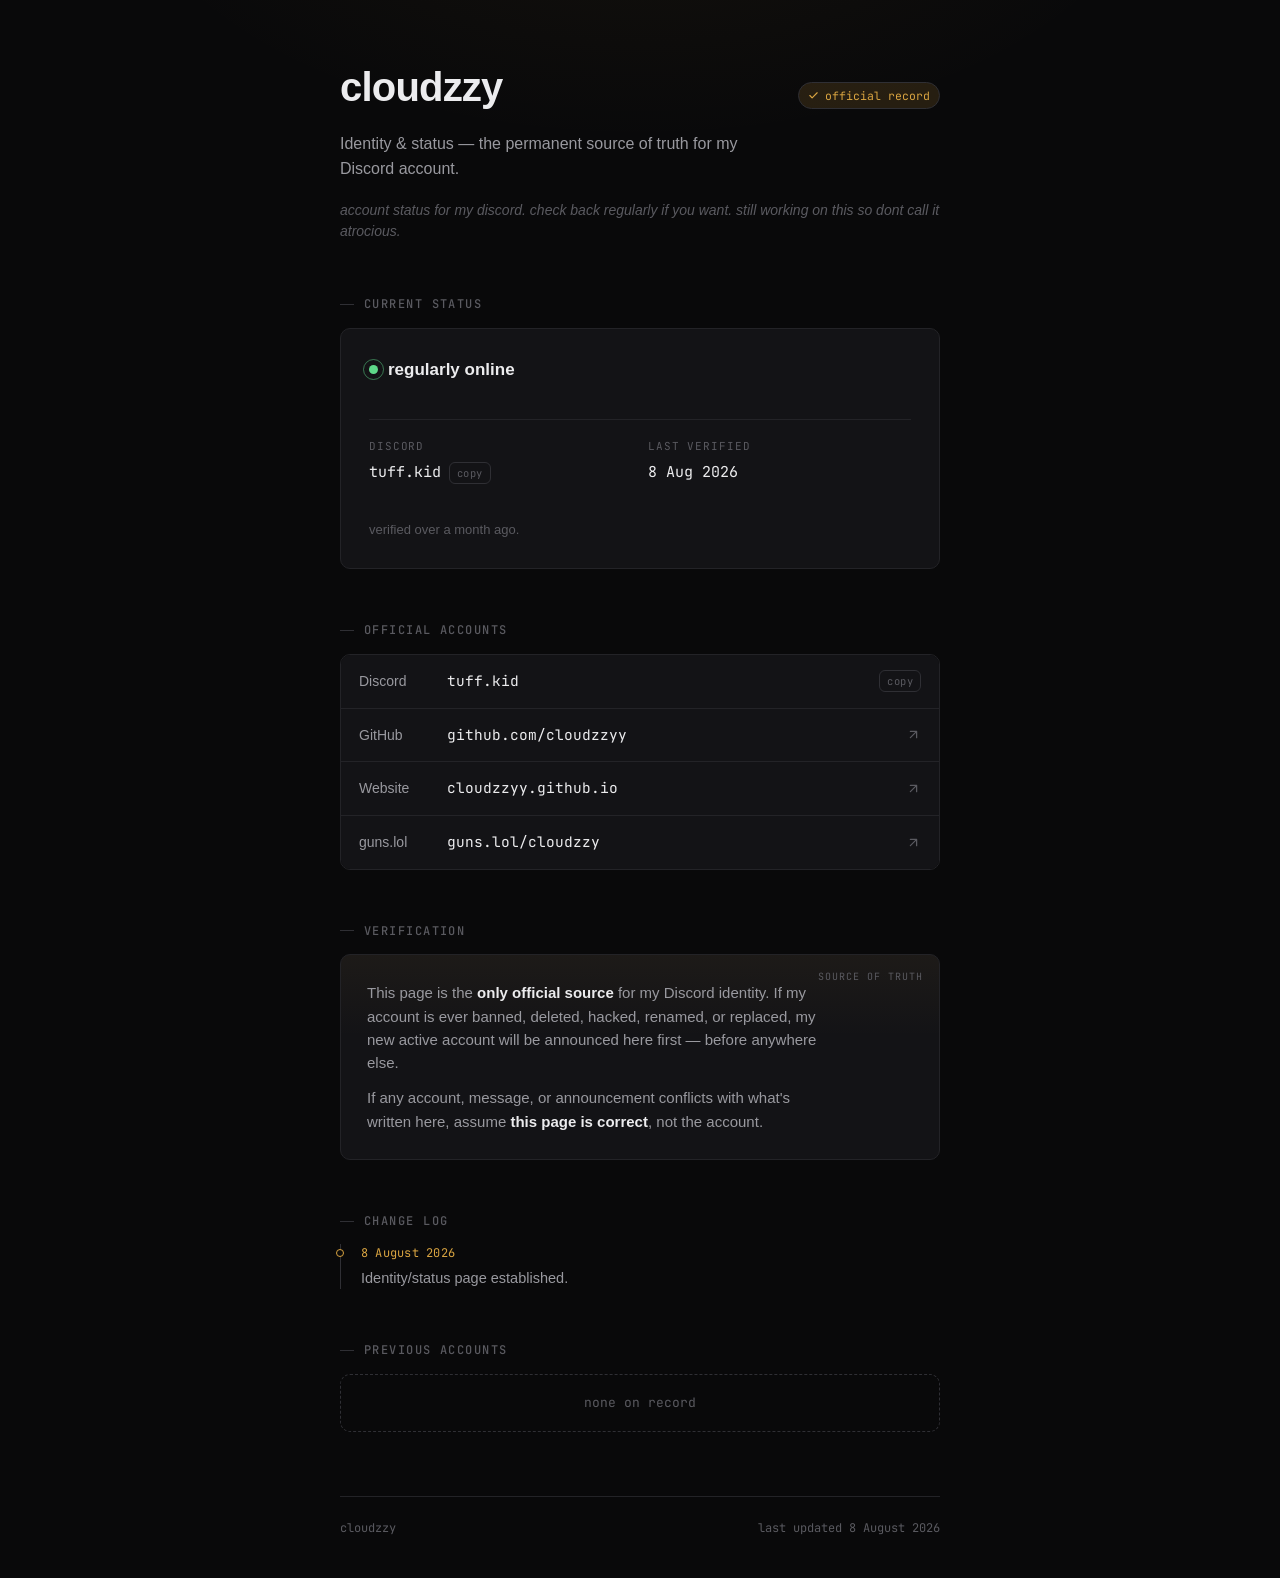
==== beta/index.html @ 78ca80b1 "Add files via upload" ====
<!DOCTYPE html>
<html lang="en">
<head>
<meta charset="UTF-8">
<meta name="viewport" content="width=device-width, initial-scale=1.0">
<title>cloudzzy — identity &amp; status</title>
<meta name="description" content="Official identity and Discord status record for cloudzzy.">

<!-- One external font (JetBrains Mono), used only for data/ledger
     fields — usernames, dates, the changelog. Body copy uses the
     system font stack, so the page still reads fine if this
     never loads. -->
<link rel="preconnect" href="https://fonts.googleapis.com">
<link rel="preconnect" href="https://fonts.gstatic.com" crossorigin>
<link href="https://fonts.googleapis.com/css2?family=JetBrains+Mono:wght@400;500;600&display=swap" rel="stylesheet">

<style>

/* ==================================================================
   TOKENS
   Every color, font, radius and spacing value the page uses lives
   here. Change the look of the whole site from this one block.
   ================================================================== */
:root{
  --bg:             #09090a;
  --surface:        #131316;
  --surface-hover:  #1a1a1e;
  --border:         #232327;
  --border-strong:  #2f2f34;
  --text:           #ececee;
  --text-dim:       #99999f;
  --text-faint:     #5a5a60;
  --accent:         #d9a441;
  --accent-soft:    rgba(217, 164, 65, 0.14);
  --online:         #5ed889;

  --radius:  10px;
  --radius-sm: 6px;

  --mono: 'JetBrains Mono', ui-monospace, SFMono-Regular, Menlo, Consolas, monospace;
  --sans: -apple-system, BlinkMacSystemFont, 'Segoe UI', Roboto, Helvetica, Arial, sans-serif;

  --max-width: 640px;
}

/* ==================================================================
   RESET & BASE
   ================================================================== */
*, *::before, *::after{ box-sizing: border-box; }
html{ -webkit-text-size-adjust: 100%; }

body{
  margin: 0;
  background: var(--bg);
  color: var(--text);
  font-family: var(--sans);
  font-size: 16px;
  line-height: 1.55;
  -webkit-font-smoothing: antialiased;
  text-rendering: optimizeLegibility;
}

/* faint ambient texture so the black isn't completely flat */
body{
  background-image:
    radial-gradient(ellipse 900px 500px at 50% -10%, rgba(217,164,65,0.06), transparent 60%);
  background-repeat: no-repeat;
}

a{ color: inherit; text-decoration: none; }

h1, h2, h3, p{ margin: 0; }

::selection{
  background: var(--accent-soft);
  color: var(--text);
}

:focus-visible{
  outline: 2px solid var(--accent);
  outline-offset: 3px;
  border-radius: var(--radius-sm);
}

/* ==================================================================
   LAYOUT
   ================================================================== */
.page{
  max-width: var(--max-width);
  margin: 0 auto;
  padding: clamp(28px, 8vw, 56px) 20px 40px;
}

section{
  margin-top: clamp(36px, 6vw, 52px);
}

.eyebrow{
  display: flex;
  align-items: center;
  gap: 10px;
  font-family: var(--mono);
  font-size: 12px;
  font-weight: 500;
  letter-spacing: 0.12em;
  text-transform: uppercase;
  color: var(--text-faint);
  margin-bottom: 14px;
}

.eyebrow::before{
  content: "";
  width: 14px;
  height: 1px;
  background: var(--border-strong);
}

/* ==================================================================
   HEADER
   ================================================================== */
.header{
  display: flex;
  flex-direction: column;
  gap: 14px;
}

.header-top{
  display: flex;
  align-items: baseline;
  justify-content: space-between;
  gap: 12px;
  flex-wrap: wrap;
}

.name{
  font-size: clamp(30px, 7vw, 40px);
  font-weight: 700;
  letter-spacing: -0.02em;
}

.record-tag{
  display: inline-flex;
  align-items: center;
  gap: 6px;
  font-family: var(--mono);
  font-size: 11.5px;
  color: var(--accent);
  border: 1px solid var(--border-strong);
  background: var(--accent-soft);
  padding: 4px 9px;
  border-radius: 999px;
  white-space: nowrap;
}

.record-tag svg{ width: 11px; height: 11px; }

.tagline{
  font-size: 16px;
  color: var(--text-dim);
  max-width: 46ch;
}

.aside-note{
  margin-top: 4px;
  font-size: 14px;
  color: var(--text-faint);
  font-style: italic;
}

/* ==================================================================
   STATUS CARD  (data: DISCORD USERNAME, STATUS, LAST UPDATED DATE)
   ================================================================== */
.status-card{
  border: 1px solid var(--border);
  border-radius: var(--radius);
  background: var(--surface);
  padding: clamp(20px, 4vw, 28px);
  display: grid;
  gap: 20px;
}

.status-row{
  display: flex;
  align-items: center;
  gap: 10px;
}

.status-dot{
  position: relative;
  width: 9px;
  height: 9px;
  border-radius: 50%;
  background: var(--online);
  flex-shrink: 0;
}

.status-dot::after{
  content: "";
  position: absolute;
  inset: -6px;
  border-radius: 50%;
  border: 1px solid var(--online);
  opacity: 0.5;
  animation: pulse 2.4s ease-out infinite;
}

@keyframes pulse{
  0%   { transform: scale(0.6); opacity: 0.55; }
  100% { transform: scale(1.9); opacity: 0; }
}

.status-label{
  font-size: 17px;
  font-weight: 600;
}

.status-grid{
  display: grid;
  grid-template-columns: 1fr 1fr;
  gap: 16px;
  padding-top: 18px;
  border-top: 1px solid var(--border);
}

.status-field dt{
  font-family: var(--mono);
  font-size: 11px;
  letter-spacing: 0.08em;
  text-transform: uppercase;
  color: var(--text-faint);
  margin-bottom: 6px;
}

.status-field dd{
  margin: 0;
  font-family: var(--mono);
  font-size: 15px;
  color: var(--text);
  display: flex;
  align-items: center;
  gap: 8px;
}

.copy-btn{
  border: 1px solid var(--border-strong);
  background: transparent;
  color: var(--text-faint);
  font-family: var(--mono);
  font-size: 10.5px;
  letter-spacing: 0.04em;
  padding: 3px 7px;
  border-radius: var(--radius-sm);
  cursor: pointer;
  transition: color 0.15s ease, border-color 0.15s ease, background 0.15s ease;
}

.copy-btn:hover{
  color: var(--accent);
  border-color: var(--accent);
  background: var(--accent-soft);
}

.verified-line{
  font-size: 13px;
  color: var(--text-faint);
}

.verified-line strong{
  color: var(--text-dim);
  font-weight: 500;
}

/* ==================================================================
   ACCOUNTS / LINKS  (data: LINKS)
   ================================================================== */
.link-list{
  border: 1px solid var(--border);
  border-radius: var(--radius);
  overflow: hidden;
}

.link-row{
  display: flex;
  align-items: center;
  justify-content: space-between;
  gap: 14px;
  padding: 15px 18px;
  background: var(--surface);
  border-bottom: 1px solid var(--border);
  transition: background 0.15s ease;
}

.link-row:last-child{ border-bottom: none; }

a.link-row:hover,
a.link-row:focus-visible{
  background: var(--surface-hover);
}

.link-left{
  display: flex;
  align-items: baseline;
  gap: 12px;
  min-width: 0;
}

.link-name{
  font-size: 14px;
  color: var(--text-dim);
  width: 76px;
  flex-shrink: 0;
}

.link-value{
  font-family: var(--mono);
  font-size: 14.5px;
  color: var(--text);
  white-space: nowrap;
  overflow: hidden;
  text-overflow: ellipsis;
}

.link-arrow{
  color: var(--text-faint);
  flex-shrink: 0;
  transition: transform 0.15s ease, color 0.15s ease;
}

a.link-row:hover .link-arrow{
  transform: translateX(2px);
  color: var(--accent);
}

/* ==================================================================
   VERIFICATION
   ================================================================== */
.verify-block{
  position: relative;
  border: 1px solid var(--border);
  border-radius: var(--radius);
  padding: clamp(20px, 4vw, 26px);
  background:
    linear-gradient(180deg, rgba(217,164,65,0.05), transparent 40%),
    var(--surface);
}

.verify-block p{
  color: var(--text-dim);
  font-size: 15px;
  max-width: 54ch;
}

.verify-block p + p{ margin-top: 12px; }

.verify-block strong{
  color: var(--text);
  font-weight: 600;
}

.verify-corner{
  position: absolute;
  top: 14px;
  right: 16px;
  font-family: var(--mono);
  font-size: 10px;
  letter-spacing: 0.1em;
  color: var(--text-faint);
}

/* ==================================================================
   CHANGE LOG  (data: CHANGELOG ENTRIES)
   ================================================================== */
.log{
  border-left: 1px solid var(--border-strong);
  padding-left: 20px;
  display: grid;
  gap: 22px;
}

.log-entry{ position: relative; }

.log-entry::before{
  content: "";
  position: absolute;
  left: -25px;
  top: 5px;
  width: 8px;
  height: 8px;
  border-radius: 50%;
  background: var(--bg);
  border: 1px solid var(--accent);
}

.log-date{
  font-family: var(--mono);
  font-size: 12px;
  color: var(--accent);
  letter-spacing: 0.02em;
}

.log-text{
  margin-top: 4px;
  font-size: 14.5px;
  color: var(--text-dim);
}

/* ==================================================================
   PREVIOUS ACCOUNTS  (data: PREVIOUS ACCOUNTS)
   ================================================================== */
.empty-state{
  border: 1px dashed var(--border-strong);
  border-radius: var(--radius);
  padding: 18px;
  text-align: center;
  color: var(--text-faint);
  font-family: var(--mono);
  font-size: 13px;
}

.prev-list{
  display: grid;
  gap: 10px;
}

.prev-row{
  display: flex;
  justify-content: space-between;
  gap: 12px;
  font-family: var(--mono);
  font-size: 14px;
  border: 1px solid var(--border);
  border-radius: var(--radius-sm);
  padding: 10px 14px;
  color: var(--text-dim);
}

.prev-row .reason{ color: var(--text-faint); }

/* ==================================================================
   FOOTER
   ================================================================== */
footer{
  margin-top: clamp(48px, 8vw, 64px);
  padding-top: 22px;
  border-top: 1px solid var(--border);
  display: flex;
  justify-content: space-between;
  align-items: center;
  flex-wrap: wrap;
  gap: 8px;
  font-family: var(--mono);
  font-size: 12px;
  color: var(--text-faint);
}

footer a:hover{ color: var(--accent); }

/* ==================================================================
   ENTRANCE ANIMATION — subtle, staggered, respects reduced motion
   ================================================================== */
.header, .status-card, .link-list, .verify-block, .log, .prev-content, footer{
  animation: rise 0.5s ease both;
}
.header{ animation-delay: 0s; }
.status-card{ animation-delay: 0.05s; }
.link-list{ animation-delay: 0.1s; }
.verify-block{ animation-delay: 0.15s; }
.log{ animation-delay: 0.2s; }
.prev-content{ animation-delay: 0.2s; }
footer{ animation-delay: 0.25s; }

@keyframes rise{
  from{ opacity: 0; transform: translateY(6px); }
  to{ opacity: 1; transform: translateY(0); }
}

@media (prefers-reduced-motion: reduce){
  *{ animation: none !important; transition: none !important; }
}

/* ==================================================================
   RESPONSIVE
   ================================================================== */
@media (max-width: 480px){
  .status-grid{ grid-template-columns: 1fr; }
  .link-name{ width: 66px; font-size: 13px; }
  .record-tag{ order: -1; }
}
</style>
</head>
<body>
<div class="page">

  <!-- ============================================================
       1. HEADER / IDENTITY
       ============================================================ -->
  <header class="header">
    <div class="header-top">
      <h1 class="name">cloudzzy</h1>
      <span class="record-tag">
        <svg viewBox="0 0 24 24" fill="none" stroke="currentColor" stroke-width="2.5" stroke-linecap="round" stroke-linejoin="round"><polyline points="20 6 9 17 4 12"/></svg>
        official record
      </span>
    </div>
    <p class="tagline">Identity &amp; status — the permanent source of truth for my Discord account.</p>
    <p class="aside-note">account status for my discord. check back regularly if you want. still working on this so dont call it atrocious.</p>
  </header>

  <!-- ============================================================
       2. CURRENT STATUS
       Edit: STATUS TEXT, DISCORD USERNAME, LAST UPDATED DATE
       ============================================================ -->
  <section aria-labelledby="status-heading">
    <div class="eyebrow" id="status-heading">Current status</div>

    <div class="status-card">
      <div class="status-row">
        <span class="status-dot" aria-hidden="true"></span>
        <!-- STATUS TEXT -->
        <span class="status-label">regularly online</span>
      </div>

      <dl class="status-grid">
        <div class="status-field">
          <dt>Discord</dt>
          <!-- DISCORD USERNAME -->
          <dd>
            tuff.kid
            <button class="copy-btn" type="button" data-copy="tuff.kid">copy</button>
          </dd>
        </div>
        <div class="status-field">
          <dt>Last verified</dt>
          <!-- LAST UPDATED DATE — keep the datetime attribute in
               sync with the visible date; the JS below reads it. -->
          <dd><time datetime="2026-08-08" id="last-updated-time">8 Aug 2026</time></dd>
        </div>
      </dl>

      <p class="verified-line" id="relative-verified"></p>
    </div>
  </section>

  <!-- ============================================================
       3. OFFICIAL ACCOUNTS / LINKS
       Edit: add/remove .link-row entries. Non-link rows (like
       Discord, which has no public profile URL) omit the href.
       ============================================================ -->
  <section aria-labelledby="accounts-heading">
    <div class="eyebrow" id="accounts-heading">Official accounts</div>

    <div class="link-list">
      <div class="link-row">
        <div class="link-left">
          <span class="link-name">Discord</span>
          <span class="link-value">tuff.kid</span>
        </div>
        <button class="copy-btn" type="button" data-copy="tuff.kid">copy</button>
      </div>

      <a class="link-row" href="https://github.com/cloudzzyy" target="_blank" rel="noopener">
        <div class="link-left">
          <span class="link-name">GitHub</span>
          <span class="link-value">github.com/cloudzzyy</span>
        </div>
        <svg class="link-arrow" width="15" height="15" viewBox="0 0 24 24" fill="none" stroke="currentColor" stroke-width="2" stroke-linecap="round" stroke-linejoin="round"><path d="M7 17 17 7M7 7h10v10"/></svg>
      </a>

      <a class="link-row" href="https://cloudzzyy.github.io/" target="_blank" rel="noopener">
        <div class="link-left">
          <span class="link-name">Website</span>
          <span class="link-value">cloudzzyy.github.io</span>
        </div>
        <svg class="link-arrow" width="15" height="15" viewBox="0 0 24 24" fill="none" stroke="currentColor" stroke-width="2" stroke-linecap="round" stroke-linejoin="round"><path d="M7 17 17 7M7 7h10v10"/></svg>
      </a>

      <a class="link-row" href="https://guns.lol/cloudzzy" target="_blank" rel="noopener">
        <div class="link-left">
          <span class="link-name">guns.lol</span>
          <span class="link-value">guns.lol/cloudzzy</span>
        </div>
        <svg class="link-arrow" width="15" height="15" viewBox="0 0 24 24" fill="none" stroke="currentColor" stroke-width="2" stroke-linecap="round" stroke-linejoin="round"><path d="M7 17 17 7M7 7h10v10"/></svg>
      </a>
    </div>
  </section>

  <!-- ============================================================
       4. IDENTITY / VERIFICATION
       ============================================================ -->
  <section aria-labelledby="verify-heading">
    <div class="eyebrow" id="verify-heading">Verification</div>

    <div class="verify-block">
      <span class="verify-corner">SOURCE OF TRUTH</span>
      <p>This page is the <strong>only official source</strong> for my Discord identity. If my account is ever banned, deleted, hacked, renamed, or replaced, my new active account will be announced here first — before anywhere else.</p>
      <p>If any account, message, or announcement conflicts with what's written here, assume <strong>this page is correct</strong>, not the account.</p>
    </div>
  </section>

  <!-- ============================================================
       5. CHANGE LOG
       Edit: add a new .log-entry to the TOP of this list for
       every update. Newest first.
       ============================================================ -->
  <section aria-labelledby="log-heading">
    <div class="eyebrow" id="log-heading">Change log</div>

    <div class="log">

      <!-- New entries go above this line -->

      <div class="log-entry">
        <div class="log-date">8 August 2026</div>
        <div class="log-text">Identity/status page established.</div>
      </div>

    </div>
  </section>

  <!-- ============================================================
       6. PREVIOUS ACCOUNTS
       Edit: replace .empty-state with a .prev-list of .prev-row
       items once there's history to record, e.g.:
       <div class="prev-list">
         <div class="prev-row"><span>old.name</span><span class="reason">renamed — Jan 2026</span></div>
       </div>
       ============================================================ -->
  <section aria-labelledby="prev-heading">
    <div class="eyebrow" id="prev-heading">Previous accounts</div>

    <div class="prev-content">
      <div class="empty-state">none on record</div>
    </div>
  </section>

  <!-- ============================================================
       7. FOOTER
       ============================================================ -->
  <footer>
    <span>cloudzzy</span>
    <span>last updated <span id="footer-date">8 August 2026</span></span>
  </footer>

</div>

<script>
(function(){
  "use strict";

  // -- Relative "verified" time, computed from the <time> element's
  //    datetime attribute so it only needs to be updated in one place.
  var timeEl = document.getElementById("last-updated-time");
  var relativeEl = document.getElementById("relative-verified");
  if (timeEl && relativeEl) {
    var updated = new Date(timeEl.getAttribute("datetime") + "T00:00:00");
    var days = Math.floor((Date.now() - updated.getTime()) / 86400000);
    var phrase;
    if (days <= 0) phrase = "verified today";
    else if (days === 1) phrase = "verified 1 day ago";
    else if (days < 30) phrase = "verified " + days + " days ago";
    else phrase = "verified over a month ago";
    relativeEl.textContent = phrase + ".";
  }

  // -- Copy-to-clipboard for the Discord username.
  document.querySelectorAll("[data-copy]").forEach(function(btn){
    btn.addEventListener("click", function(){
      var value = btn.getAttribute("data-copy");
      var reset = btn.textContent;
      var done = function(){
        btn.textContent = "copied";
        setTimeout(function(){ btn.textContent = reset; }, 1400);
      };
      if (navigator.clipboard && navigator.clipboard.writeText) {
        navigator.clipboard.writeText(value).then(done).catch(function(){});
      } else {
        var ta = document.createElement("textarea");
        ta.value = value;
        ta.style.position = "fixed";
        ta.style.opacity = "0";
        document.body.appendChild(ta);
        ta.select();
        try { document.execCommand("copy"); done(); } catch(e){}
        document.body.removeChild(ta);
      }
    });
  });
})();
</script>
</body>
</html>
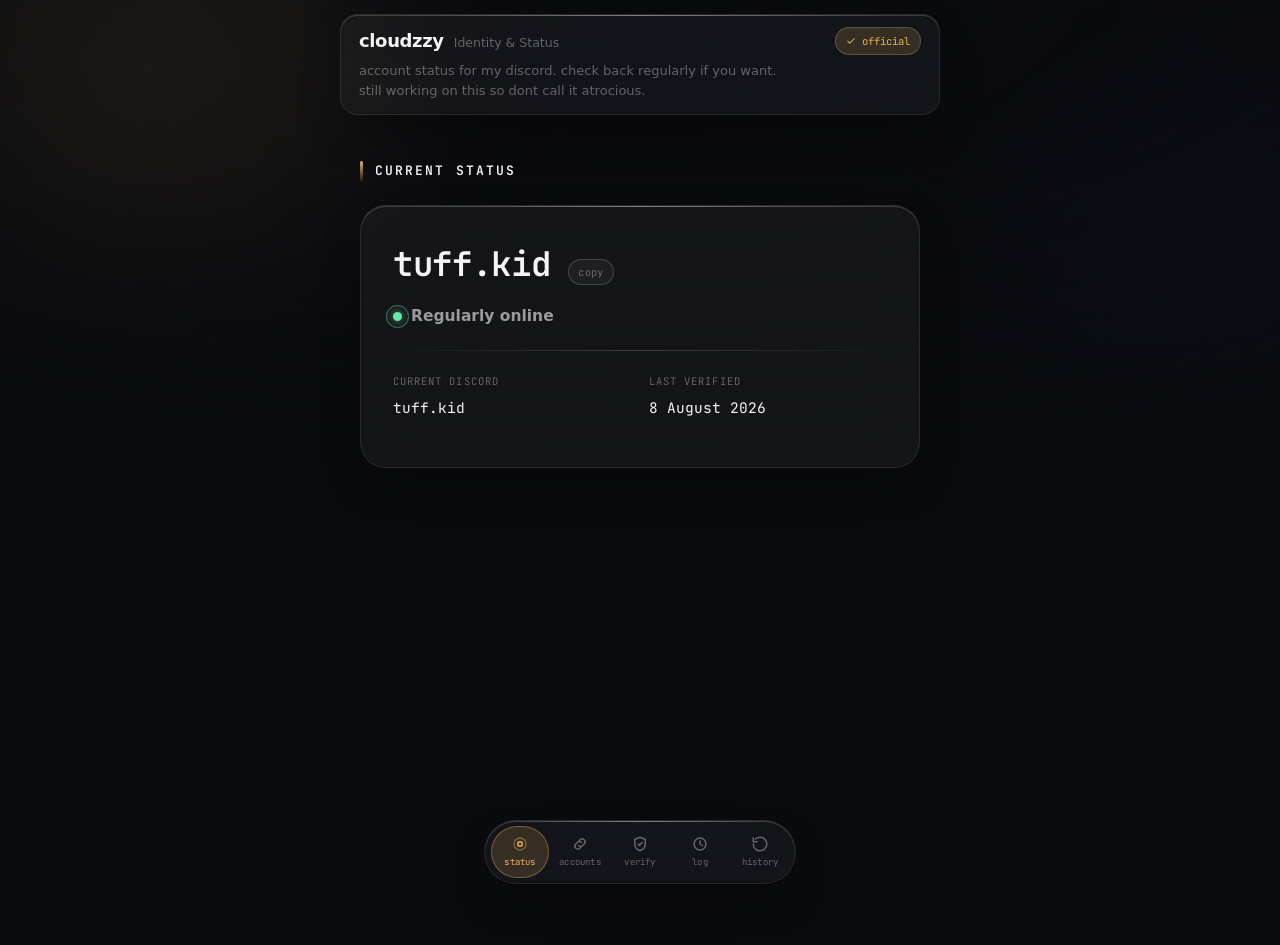
==== commit dc1fb181: "Add files via upload" ====
--- a/beta/index.html
+++ b/beta/index.html
@@ -2,14 +2,14 @@
 <html lang="en">
 <head>
 <meta charset="UTF-8">
-<meta name="viewport" content="width=device-width, initial-scale=1.0">
+<meta name="viewport" content="width=device-width, initial-scale=1.0, viewport-fit=cover">
 <title>cloudzzy — identity &amp; status</title>
 <meta name="description" content="Official identity and Discord status record for cloudzzy.">
+<meta name="theme-color" content="#0a0b0f">
 
 <!-- One external font (JetBrains Mono), used only for data/ledger
-     fields — usernames, dates, the changelog. Body copy uses the
-     system font stack, so the page still reads fine if this
-     never loads. -->
+     fields and the nav labels. Everything else uses the system
+     font stack, which resolves to San Francisco on Apple devices. -->
 <link rel="preconnect" href="https://fonts.googleapis.com">
 <link rel="preconnect" href="https://fonts.gstatic.com" crossorigin>
 <link href="https://fonts.googleapis.com/css2?family=JetBrains+Mono:wght@400;500;600&display=swap" rel="stylesheet">
@@ -18,63 +18,66 @@
 
 /* ==================================================================
    TOKENS
-   Every color, font, radius and spacing value the page uses lives
-   here. Change the look of the whole site from this one block.
    ================================================================== */
 :root{
-  --bg:             #09090a;
-  --surface:        #131316;
-  --surface-hover:  #1a1a1e;
-  --border:         #232327;
-  --border-strong:  #2f2f34;
-  --text:           #ececee;
-  --text-dim:       #99999f;
-  --text-faint:     #5a5a60;
-  --accent:         #d9a441;
-  --accent-soft:    rgba(217, 164, 65, 0.14);
-  --online:         #5ed889;
-
-  --radius:  10px;
-  --radius-sm: 6px;
+  --bg-base:        #0a0b0f;
+
+  --glass:          rgba(255, 255, 255, 0.045);
+  --glass-strong:   rgba(255, 255, 255, 0.08);
+  --glass-border:   rgba(255, 255, 255, 0.09);
+  --glass-border-strong: rgba(255, 255, 255, 0.18);
+  --glass-highlight:rgba(255, 255, 255, 0.16);
+  --glass-blur:     26px;
+
+  --text:           #f5f5f7;
+  --text-secondary: rgba(245, 245, 247, 0.60);
+  --text-tertiary:  rgba(245, 245, 247, 0.36);
+
+  --accent:         #e8b256;
+  --accent-soft:    rgba(232, 178, 86, 0.16);
+  --online:         #67e8a4;
+
+  --radius-lg: 26px;
+  --radius-md: 18px;
+  --radius-sm: 12px;
+  --radius-pill: 999px;
 
   --mono: 'JetBrains Mono', ui-monospace, SFMono-Regular, Menlo, Consolas, monospace;
-  --sans: -apple-system, BlinkMacSystemFont, 'Segoe UI', Roboto, Helvetica, Arial, sans-serif;
-
-  --max-width: 640px;
+  --sans: -apple-system, BlinkMacSystemFont, 'SF Pro Text', system-ui, 'Segoe UI', Roboto, Helvetica, Arial, sans-serif;
+
+  --max-width: 600px;
+  --ease: cubic-bezier(0.22, 1, 0.36, 1);
+
+  --header-h: 84px;
+  --nav-h: 64px;
+  --safe-bottom: env(safe-area-inset-bottom, 0px);
 }
 
 /* ==================================================================
    RESET & BASE
    ================================================================== */
 *, *::before, *::after{ box-sizing: border-box; }
-html{ -webkit-text-size-adjust: 100%; }
+html{ -webkit-text-size-adjust: 100%; height: 100%; }
 
 body{
   margin: 0;
-  background: var(--bg);
+  min-height: 100%;
+  background: var(--bg-base);
   color: var(--text);
   font-family: var(--sans);
   font-size: 16px;
   line-height: 1.55;
   -webkit-font-smoothing: antialiased;
   text-rendering: optimizeLegibility;
-}
-
-/* faint ambient texture so the black isn't completely flat */
-body{
-  background-image:
-    radial-gradient(ellipse 900px 500px at 50% -10%, rgba(217,164,65,0.06), transparent 60%);
-  background-repeat: no-repeat;
+  overflow-x: hidden;
+  position: relative;
 }
 
 a{ color: inherit; text-decoration: none; }
-
 h1, h2, h3, p{ margin: 0; }
-
-::selection{
-  background: var(--accent-soft);
-  color: var(--text);
-}
+button{ font: inherit; }
+
+::selection{ background: var(--accent-soft); color: var(--text); }
 
 :focus-visible{
   outline: 2px solid var(--accent);
@@ -83,106 +86,237 @@
 }
 
 /* ==================================================================
-   LAYOUT
-   ================================================================== */
-.page{
+   AMBIENT BACKGROUND
+   ================================================================== */
+.ambient{
+  position: fixed;
+  inset: 0;
+  z-index: -1;
+  overflow: hidden;
+  background: var(--bg-base);
+}
+
+.ambient span{
+  position: absolute;
+  border-radius: 50%;
+  filter: blur(90px);
+  will-change: transform;
+}
+
+.ambient .a1{
+  width: 620px; height: 620px;
+  top: -220px; left: -180px;
+  background: radial-gradient(circle, rgba(232,178,86,0.20), transparent 70%);
+  animation: drift1 34s var(--ease) infinite alternate;
+}
+
+.ambient .a2{
+  width: 540px; height: 540px;
+  top: 8%; right: -230px;
+  background: radial-gradient(circle, rgba(93,120,255,0.15), transparent 70%);
+  animation: drift2 40s var(--ease) infinite alternate;
+}
+
+.ambient .a3{
+  width: 680px; height: 680px;
+  bottom: -300px; left: 12%;
+  background: radial-gradient(circle, rgba(103,232,164,0.09), transparent 70%);
+  animation: drift3 46s var(--ease) infinite alternate;
+}
+
+.ambient::after{
+  content: "";
+  position: absolute;
+  inset: 0;
+  background: radial-gradient(ellipse 120% 60% at 50% 0%, transparent 0%, var(--bg-base) 85%);
+}
+
+@keyframes drift1{ from{ transform: translate(0,0); } to{ transform: translate(40px, 60px); } }
+@keyframes drift2{ from{ transform: translate(0,0); } to{ transform: translate(-50px, 40px); } }
+@keyframes drift3{ from{ transform: translate(0,0); } to{ transform: translate(30px, -30px); } }
+
+/* ==================================================================
+   GLASS — base surface used by every translucent element
+   ================================================================== */
+.glass{
+  position: relative;
+  background: var(--glass);
+  border: 1px solid var(--glass-border);
+  border-radius: var(--radius-lg);
+  backdrop-filter: blur(var(--glass-blur)) saturate(160%);
+  -webkit-backdrop-filter: blur(var(--glass-blur)) saturate(160%);
+  box-shadow:
+    0 20px 50px -20px rgba(0, 0, 0, 0.55),
+    inset 0 1px 0 var(--glass-highlight),
+    inset 0 -1px 0 rgba(0, 0, 0, 0.25);
+}
+
+.glass::before{
+  content: "";
+  position: absolute;
+  top: 0; left: 6%; right: 6%;
+  height: 1px;
+  background: linear-gradient(90deg, transparent, rgba(255,255,255,0.35), transparent);
+  pointer-events: none;
+}
+
+/* ==================================================================
+   TOP BAR — persistent, compact, always visible
+   ================================================================== */
+.topbar{
+  position: sticky;
+  top: 0;
+  z-index: 10;
+  padding: 14px 20px;
+  display: flex;
+  flex-direction: column;
+  gap: 4px;
+}
+
+.topbar-inner{
   max-width: var(--max-width);
   margin: 0 auto;
-  padding: clamp(28px, 8vw, 56px) 20px 40px;
-}
-
-section{
-  margin-top: clamp(36px, 6vw, 52px);
-}
-
-.eyebrow{
+  width: 100%;
+  padding: 12px 18px;
+  border-radius: var(--radius-md);
+  display: flex;
+  flex-direction: column;
+  gap: 6px;
+}
+
+.topbar-row{
   display: flex;
   align-items: center;
-  gap: 10px;
-  font-family: var(--mono);
-  font-size: 12px;
-  font-weight: 500;
-  letter-spacing: 0.12em;
-  text-transform: uppercase;
-  color: var(--text-faint);
-  margin-bottom: 14px;
-}
-
-.eyebrow::before{
-  content: "";
-  width: 14px;
-  height: 1px;
-  background: var(--border-strong);
-}
-
-/* ==================================================================
-   HEADER
-   ================================================================== */
-.header{
-  display: flex;
-  flex-direction: column;
-  gap: 14px;
-}
-
-.header-top{
-  display: flex;
-  align-items: baseline;
   justify-content: space-between;
   gap: 12px;
-  flex-wrap: wrap;
-}
-
-.name{
-  font-size: clamp(30px, 7vw, 40px);
+}
+
+.brand{
+  display: flex;
+  align-items: baseline;
+  gap: 10px;
+  min-width: 0;
+}
+
+.brand-name{
+  font-size: 18px;
   font-weight: 700;
   letter-spacing: -0.02em;
 }
 
-.record-tag{
+.brand-sub{
+  font-size: 12.5px;
+  color: var(--text-tertiary);
+  white-space: nowrap;
+}
+
+.record-chip{
   display: inline-flex;
   align-items: center;
   gap: 6px;
   font-family: var(--mono);
-  font-size: 11.5px;
+  font-size: 10.5px;
   color: var(--accent);
-  border: 1px solid var(--border-strong);
+  border: 1px solid var(--glass-border-strong);
   background: var(--accent-soft);
-  padding: 4px 9px;
-  border-radius: 999px;
+  padding: 5px 10px;
+  border-radius: var(--radius-pill);
   white-space: nowrap;
-}
-
-.record-tag svg{ width: 11px; height: 11px; }
+  flex-shrink: 0;
+}
+
+.record-chip svg{ width: 10px; height: 10px; flex-shrink: 0; }
 
 .tagline{
-  font-size: 16px;
-  color: var(--text-dim);
-  max-width: 46ch;
-}
-
-.aside-note{
-  margin-top: 4px;
+  font-size: 13px;
+  color: var(--text-tertiary);
+  max-width: 52ch;
+}
+
+/* ==================================================================
+   MAIN — the section-switching content area
+   ================================================================== */
+main{
+  max-width: var(--max-width);
+  margin: 0 auto;
+  padding: clamp(20px, 5vw, 32px) 20px calc(var(--nav-h) + var(--safe-bottom) + 48px);
+  min-height: calc(100vh - var(--header-h));
+  position: relative;
+}
+
+.view{
+  display: none;
+}
+
+.view.active{
+  display: block;
+  animation: view-in 0.4s var(--ease) both;
+}
+
+@keyframes view-in{
+  from{ opacity: 0; transform: translateY(10px); }
+  to{   opacity: 1; transform: translateY(0); }
+}
+
+/* section heading — treated as part of the interface, not a plain h2 */
+.view-heading{
+  display: flex;
+  align-items: center;
+  gap: 12px;
+  margin-bottom: 22px;
+}
+
+.view-heading .bar{
+  width: 3px;
+  height: 22px;
+  border-radius: 2px;
+  background: linear-gradient(180deg, var(--accent), transparent);
+  flex-shrink: 0;
+}
+
+.view-heading h2{
+  font-family: var(--mono);
+  font-size: 13px;
+  font-weight: 600;
+  letter-spacing: 0.16em;
+  text-transform: uppercase;
+  color: var(--text);
+}
+
+.view-intro{
   font-size: 14px;
-  color: var(--text-faint);
-  font-style: italic;
-}
-
-/* ==================================================================
-   STATUS CARD  (data: DISCORD USERNAME, STATUS, LAST UPDATED DATE)
-   ================================================================== */
-.status-card{
-  border: 1px solid var(--border);
-  border-radius: var(--radius);
-  background: var(--surface);
-  padding: clamp(20px, 4vw, 28px);
-  display: grid;
-  gap: 20px;
-}
-
-.status-row{
+  color: var(--text-tertiary);
+  margin: -12px 0 22px;
+  max-width: 50ch;
+}
+
+/* ==================================================================
+   STATUS VIEW
+   ================================================================== */
+.status-panel{
+  padding: clamp(24px, 6vw, 32px);
+}
+
+.status-headline{
+  display: flex;
+  align-items: baseline;
+  gap: 10px;
+  flex-wrap: wrap;
+  margin-bottom: 4px;
+}
+
+.status-headline .discord-name{
+  font-family: var(--mono);
+  font-size: clamp(26px, 8vw, 34px);
+  font-weight: 600;
+  letter-spacing: -0.01em;
+}
+
+.status-live{
   display: flex;
   align-items: center;
-  gap: 10px;
+  gap: 9px;
+  margin-top: 14px;
 }
 
 .status-dot{
@@ -191,91 +325,85 @@
   height: 9px;
   border-radius: 50%;
   background: var(--online);
+  box-shadow: 0 0 10px rgba(103, 232, 164, 0.7);
   flex-shrink: 0;
 }
 
 .status-dot::after{
   content: "";
   position: absolute;
-  inset: -6px;
+  inset: -7px;
   border-radius: 50%;
   border: 1px solid var(--online);
   opacity: 0.5;
-  animation: pulse 2.4s ease-out infinite;
+  animation: pulse 2.6s ease-out infinite;
 }
 
 @keyframes pulse{
-  0%   { transform: scale(0.6); opacity: 0.55; }
-  100% { transform: scale(1.9); opacity: 0; }
-}
-
-.status-label{
-  font-size: 17px;
-  font-weight: 600;
+  0%   { transform: scale(0.55); opacity: 0.55; }
+  100% { transform: scale(2); opacity: 0; }
+}
+
+.status-live span.label{
+  font-size: 15.5px;
+  font-weight: 550;
+  color: var(--text-secondary);
+}
+
+.status-divider{
+  height: 1px;
+  margin: 22px 0;
+  background: linear-gradient(90deg, transparent, var(--glass-border-strong), transparent);
 }
 
 .status-grid{
   display: grid;
   grid-template-columns: 1fr 1fr;
-  gap: 16px;
-  padding-top: 18px;
-  border-top: 1px solid var(--border);
+  gap: 18px;
 }
 
 .status-field dt{
   font-family: var(--mono);
-  font-size: 11px;
-  letter-spacing: 0.08em;
+  font-size: 10.5px;
+  letter-spacing: 0.1em;
   text-transform: uppercase;
-  color: var(--text-faint);
-  margin-bottom: 6px;
+  color: var(--text-tertiary);
+  margin-bottom: 7px;
 }
 
 .status-field dd{
   margin: 0;
   font-family: var(--mono);
-  font-size: 15px;
+  font-size: 14.5px;
   color: var(--text);
-  display: flex;
-  align-items: center;
-  gap: 8px;
 }
 
 .copy-btn{
-  border: 1px solid var(--border-strong);
-  background: transparent;
-  color: var(--text-faint);
+  border: 1px solid var(--glass-border-strong);
+  background: var(--glass);
+  color: var(--text-tertiary);
   font-family: var(--mono);
   font-size: 10.5px;
-  letter-spacing: 0.04em;
-  padding: 3px 7px;
-  border-radius: var(--radius-sm);
+  letter-spacing: 0.03em;
+  padding: 4px 9px;
+  border-radius: var(--radius-pill);
   cursor: pointer;
-  transition: color 0.15s ease, border-color 0.15s ease, background 0.15s ease;
-}
-
-.copy-btn:hover{
+  transition: color 0.2s var(--ease), border-color 0.2s var(--ease), background 0.2s var(--ease);
+  min-height: 26px;
+  margin-left: 8px;
+}
+
+.copy-btn:hover, .copy-btn:focus-visible{
   color: var(--accent);
   border-color: var(--accent);
   background: var(--accent-soft);
 }
 
-.verified-line{
-  font-size: 13px;
-  color: var(--text-faint);
-}
-
-.verified-line strong{
-  color: var(--text-dim);
-  font-weight: 500;
-}
-
-/* ==================================================================
-   ACCOUNTS / LINKS  (data: LINKS)
+/* ==================================================================
+   ACCOUNTS VIEW
    ================================================================== */
 .link-list{
-  border: 1px solid var(--border);
-  border-radius: var(--radius);
+  padding: 6px;
   overflow: hidden;
 }
 
@@ -284,36 +412,32 @@
   align-items: center;
   justify-content: space-between;
   gap: 14px;
-  padding: 15px 18px;
-  background: var(--surface);
-  border-bottom: 1px solid var(--border);
-  transition: background 0.15s ease;
-}
-
-.link-row:last-child{ border-bottom: none; }
-
-a.link-row:hover,
-a.link-row:focus-visible{
-  background: var(--surface-hover);
-}
+  padding: 15px 16px;
+  border-radius: var(--radius-md);
+  transition: background 0.25s var(--ease), transform 0.25s var(--ease);
+}
+
+.link-row + .link-row{ margin-top: 2px; }
+
+a.link-row:hover, a.link-row:focus-visible{ background: var(--glass-strong); }
 
 .link-left{
   display: flex;
   align-items: baseline;
-  gap: 12px;
+  gap: 13px;
   min-width: 0;
 }
 
 .link-name{
+  font-size: 13.5px;
+  color: var(--text-secondary);
+  width: 72px;
+  flex-shrink: 0;
+}
+
+.link-value{
+  font-family: var(--mono);
   font-size: 14px;
-  color: var(--text-dim);
-  width: 76px;
-  flex-shrink: 0;
-}
-
-.link-value{
-  font-family: var(--mono);
-  font-size: 14.5px;
   color: var(--text);
   white-space: nowrap;
   overflow: hidden;
@@ -321,241 +445,267 @@
 }
 
 .link-arrow{
-  color: var(--text-faint);
+  color: var(--text-tertiary);
   flex-shrink: 0;
-  transition: transform 0.15s ease, color 0.15s ease;
-}
-
-a.link-row:hover .link-arrow{
-  transform: translateX(2px);
-  color: var(--accent);
-}
-
-/* ==================================================================
-   VERIFICATION
+  transition: transform 0.25s var(--ease), color 0.25s var(--ease);
+}
+
+a.link-row:hover .link-arrow{ transform: translate(2px, -2px); color: var(--accent); }
+
+/* ==================================================================
+   VERIFICATION VIEW
    ================================================================== */
 .verify-block{
+  border-left: 1px solid var(--glass-border-strong);
+  padding-left: 20px;
+}
+
+.verify-block p{
+  color: var(--text-secondary);
+  font-size: 15px;
+  max-width: 52ch;
+}
+
+.verify-block p + p{ margin-top: 12px; }
+
+.verify-block strong{ color: var(--text); font-weight: 650; }
+
+/* ==================================================================
+   CHANGE LOG VIEW
+   ================================================================== */
+.log{
   position: relative;
-  border: 1px solid var(--border);
-  border-radius: var(--radius);
-  padding: clamp(20px, 4vw, 26px);
-  background:
-    linear-gradient(180deg, rgba(217,164,65,0.05), transparent 40%),
-    var(--surface);
-}
-
-.verify-block p{
-  color: var(--text-dim);
-  font-size: 15px;
-  max-width: 54ch;
-}
-
-.verify-block p + p{ margin-top: 12px; }
-
-.verify-block strong{
-  color: var(--text);
-  font-weight: 600;
-}
-
-.verify-corner{
+  padding-left: 22px;
+}
+
+.log::before{
+  content: "";
   position: absolute;
-  top: 14px;
-  right: 16px;
-  font-family: var(--mono);
-  font-size: 10px;
-  letter-spacing: 0.1em;
-  color: var(--text-faint);
-}
-
-/* ==================================================================
-   CHANGE LOG  (data: CHANGELOG ENTRIES)
-   ================================================================== */
-.log{
-  border-left: 1px solid var(--border-strong);
-  padding-left: 20px;
-  display: grid;
-  gap: 22px;
-}
-
-.log-entry{ position: relative; }
+  left: 4px;
+  top: 6px;
+  bottom: 6px;
+  width: 1px;
+  background: linear-gradient(180deg, var(--glass-border-strong), transparent);
+}
+
+.log-entry{ position: relative; padding-bottom: 20px; }
+.log-entry:last-child{ padding-bottom: 0; }
 
 .log-entry::before{
   content: "";
   position: absolute;
-  left: -25px;
+  left: -22px;
   top: 5px;
-  width: 8px;
-  height: 8px;
+  width: 9px;
+  height: 9px;
   border-radius: 50%;
-  background: var(--bg);
+  background: var(--bg-base);
   border: 1px solid var(--accent);
-}
-
-.log-date{
-  font-family: var(--mono);
-  font-size: 12px;
-  color: var(--accent);
-  letter-spacing: 0.02em;
-}
-
-.log-text{
-  margin-top: 4px;
-  font-size: 14.5px;
-  color: var(--text-dim);
-}
-
-/* ==================================================================
-   PREVIOUS ACCOUNTS  (data: PREVIOUS ACCOUNTS)
+  box-shadow: 0 0 0 3px rgba(232, 178, 86, 0.12);
+}
+
+.log-date{ font-family: var(--mono); font-size: 12px; color: var(--accent); }
+.log-text{ margin-top: 4px; font-size: 14.5px; color: var(--text-secondary); }
+
+/* ==================================================================
+   PREVIOUS ACCOUNTS VIEW
    ================================================================== */
 .empty-state{
-  border: 1px dashed var(--border-strong);
-  border-radius: var(--radius);
-  padding: 18px;
+  border: 1px dashed var(--glass-border-strong);
+  border-radius: var(--radius-md);
+  padding: 16px;
   text-align: center;
-  color: var(--text-faint);
-  font-family: var(--mono);
-  font-size: 13px;
-}
-
-.prev-list{
-  display: grid;
-  gap: 10px;
-}
+  color: var(--text-tertiary);
+  font-family: var(--mono);
+  font-size: 12.5px;
+}
+
+.prev-list{ display: grid; gap: 10px; }
 
 .prev-row{
   display: flex;
   justify-content: space-between;
   gap: 12px;
   font-family: var(--mono);
-  font-size: 14px;
-  border: 1px solid var(--border);
+  font-size: 13.5px;
+  border: 1px solid var(--glass-border);
   border-radius: var(--radius-sm);
-  padding: 10px 14px;
-  color: var(--text-dim);
-}
-
-.prev-row .reason{ color: var(--text-faint); }
-
-/* ==================================================================
-   FOOTER
-   ================================================================== */
-footer{
-  margin-top: clamp(48px, 8vw, 64px);
-  padding-top: 22px;
-  border-top: 1px solid var(--border);
-  display: flex;
-  justify-content: space-between;
+  padding: 11px 14px;
+  color: var(--text-secondary);
+  background: var(--glass);
+}
+
+.prev-row .reason{ color: var(--text-tertiary); }
+
+/* ==================================================================
+   BOTTOM NAVIGATION — floating glass capsule, persistent
+   ================================================================== */
+.tabbar-wrap{
+  position: fixed;
+  left: 0; right: 0;
+  bottom: 0;
+  z-index: 20;
+  display: flex;
+  justify-content: center;
+  padding: 0 16px calc(16px + var(--safe-bottom));
+  pointer-events: none;
+}
+
+.tabbar{
+  pointer-events: auto;
+  display: flex;
   align-items: center;
-  flex-wrap: wrap;
-  gap: 8px;
-  font-family: var(--mono);
-  font-size: 12px;
-  color: var(--text-faint);
-}
-
-footer a:hover{ color: var(--accent); }
-
-/* ==================================================================
-   ENTRANCE ANIMATION — subtle, staggered, respects reduced motion
-   ================================================================== */
-.header, .status-card, .link-list, .verify-block, .log, .prev-content, footer{
-  animation: rise 0.5s ease both;
-}
-.header{ animation-delay: 0s; }
-.status-card{ animation-delay: 0.05s; }
-.link-list{ animation-delay: 0.1s; }
-.verify-block{ animation-delay: 0.15s; }
-.log{ animation-delay: 0.2s; }
-.prev-content{ animation-delay: 0.2s; }
-footer{ animation-delay: 0.25s; }
-
-@keyframes rise{
-  from{ opacity: 0; transform: translateY(6px); }
-  to{ opacity: 1; transform: translateY(0); }
-}
-
+  gap: 2px;
+  padding: 6px;
+  border-radius: var(--radius-pill);
+  height: var(--nav-h);
+}
+
+.tab{
+  appearance: none;
+  border: none;
+  background: transparent;
+  color: var(--text-tertiary);
+  display: flex;
+  flex-direction: column;
+  align-items: center;
+  justify-content: center;
+  gap: 3px;
+  width: 58px;
+  height: calc(var(--nav-h) - 12px);
+  border-radius: var(--radius-pill);
+  cursor: pointer;
+  transition: color 0.25s var(--ease), background 0.25s var(--ease), transform 0.2s var(--ease);
+}
+
+.tab svg{ width: 18px; height: 18px; }
+
+.tab .tab-label{
+  font-family: var(--mono);
+  font-size: 9px;
+  letter-spacing: 0.02em;
+  white-space: nowrap;
+}
+
+.tab:hover{ color: var(--text-secondary); }
+
+.tab:active{ transform: scale(0.94); }
+
+.tab.active{
+  color: var(--accent);
+  background: var(--accent-soft);
+  box-shadow: inset 0 0 0 1px rgba(232, 178, 86, 0.35);
+}
+
+/* ==================================================================
+   REDUCED MOTION
+   ================================================================== */
 @media (prefers-reduced-motion: reduce){
   *{ animation: none !important; transition: none !important; }
+  .ambient span{ display: none; }
+  .view.active{ animation: none; }
 }
 
 /* ==================================================================
    RESPONSIVE
    ================================================================== */
 @media (max-width: 480px){
-  .status-grid{ grid-template-columns: 1fr; }
-  .link-name{ width: 66px; font-size: 13px; }
-  .record-tag{ order: -1; }
+  .status-grid{ grid-template-columns: 1fr; gap: 16px; }
+  .link-name{ width: 64px; font-size: 12.5px; }
+  .glass{ border-radius: var(--radius-md); }
+  :root{ --glass-blur: 20px; }
+  .ambient span{ filter: blur(60px); }
+  .tab{ width: 52px; }
+}
+
+@media (min-width: 481px) and (max-width: 900px){
+  :root{ --max-width: 640px; }
 }
 </style>
 </head>
 <body>
-<div class="page">
-
-  <!-- ============================================================
-       1. HEADER / IDENTITY
-       ============================================================ -->
-  <header class="header">
-    <div class="header-top">
-      <h1 class="name">cloudzzy</h1>
-      <span class="record-tag">
+
+<div class="ambient" aria-hidden="true">
+  <span class="a1"></span>
+  <span class="a2"></span>
+  <span class="a3"></span>
+</div>
+
+<!-- ================================================================
+     PERSISTENT HEADER — identity stays visible across all sections
+     ================================================================ -->
+<header class="topbar">
+  <div class="topbar-inner glass">
+    <div class="topbar-row">
+      <div class="brand">
+        <span class="brand-name">cloudzzy</span>
+        <span class="brand-sub">Identity &amp; Status</span>
+      </div>
+      <span class="record-chip">
         <svg viewBox="0 0 24 24" fill="none" stroke="currentColor" stroke-width="2.5" stroke-linecap="round" stroke-linejoin="round"><polyline points="20 6 9 17 4 12"/></svg>
-        official record
+        official
       </span>
     </div>
-    <p class="tagline">Identity &amp; status — the permanent source of truth for my Discord account.</p>
-    <p class="aside-note">account status for my discord. check back regularly if you want. still working on this so dont call it atrocious.</p>
-  </header>
+    <p class="tagline">account status for my discord. check back regularly if you want. still working on this so dont call it atrocious.</p>
+  </div>
+</header>
+
+<!-- ================================================================
+     MAIN — one view visible at a time, switched by the tab bar
+     ================================================================ -->
+<main id="main">
 
   <!-- ============================================================
-       2. CURRENT STATUS
-       Edit: STATUS TEXT, DISCORD USERNAME, LAST UPDATED DATE
+       VIEW: CURRENT STATUS  (default view)
+       Edit: DISCORD USERNAME, STATUS TEXT, LAST VERIFIED DATE
        ============================================================ -->
-  <section aria-labelledby="status-heading">
-    <div class="eyebrow" id="status-heading">Current status</div>
-
-    <div class="status-card">
-      <div class="status-row">
+  <section class="view" id="status" data-title="Current status">
+    <div class="view-heading"><span class="bar"></span><h2>Current status</h2></div>
+
+    <div class="glass status-panel">
+      <div class="status-headline">
+        <!-- DISCORD USERNAME -->
+        <span class="discord-name">tuff.kid</span>
+        <button class="copy-btn" type="button" data-copy="tuff.kid">copy</button>
+      </div>
+
+      <div class="status-live">
         <span class="status-dot" aria-hidden="true"></span>
         <!-- STATUS TEXT -->
-        <span class="status-label">regularly online</span>
+        <span class="label">Regularly online</span>
       </div>
+
+      <div class="status-divider"></div>
 
       <dl class="status-grid">
         <div class="status-field">
-          <dt>Discord</dt>
-          <!-- DISCORD USERNAME -->
-          <dd>
-            tuff.kid
-            <button class="copy-btn" type="button" data-copy="tuff.kid">copy</button>
-          </dd>
+          <dt>Current Discord</dt>
+          <dd>tuff.kid</dd>
         </div>
         <div class="status-field">
           <dt>Last verified</dt>
-          <!-- LAST UPDATED DATE — keep the datetime attribute in
-               sync with the visible date; the JS below reads it. -->
-          <dd><time datetime="2026-08-08" id="last-updated-time">8 Aug 2026</time></dd>
+          <!-- LAST VERIFIED DATE -->
+          <dd>8 August 2026</dd>
         </div>
       </dl>
-
-      <p class="verified-line" id="relative-verified"></p>
     </div>
   </section>
 
   <!-- ============================================================
-       3. OFFICIAL ACCOUNTS / LINKS
-       Edit: add/remove .link-row entries. Non-link rows (like
-       Discord, which has no public profile URL) omit the href.
+       VIEW: OFFICIAL ACCOUNTS
+       Edit: add/remove .link-row entries. Discord has no href —
+       Discord profiles have no public URL.
        ============================================================ -->
-  <section aria-labelledby="accounts-heading">
-    <div class="eyebrow" id="accounts-heading">Official accounts</div>
-
-    <div class="link-list">
+  <section class="view" id="accounts" data-title="Official accounts">
+    <div class="view-heading"><span class="bar"></span><h2>Official accounts</h2></div>
+
+    <div class="glass link-list">
       <div class="link-row">
         <div class="link-left">
           <span class="link-name">Discord</span>
           <span class="link-value">tuff.kid</span>
         </div>
-        <button class="copy-btn" type="button" data-copy="tuff.kid">copy</button>
+        <button class="copy-btn" type="button" style="margin-left:0" data-copy="tuff.kid">copy</button>
       </div>
 
       <a class="link-row" href="https://github.com/cloudzzyy" target="_blank" rel="noopener">
@@ -585,25 +735,24 @@
   </section>
 
   <!-- ============================================================
-       4. IDENTITY / VERIFICATION
+       VIEW: VERIFICATION
        ============================================================ -->
-  <section aria-labelledby="verify-heading">
-    <div class="eyebrow" id="verify-heading">Verification</div>
+  <section class="view" id="verification" data-title="Verification">
+    <div class="view-heading"><span class="bar"></span><h2>Verification</h2></div>
 
     <div class="verify-block">
-      <span class="verify-corner">SOURCE OF TRUTH</span>
-      <p>This page is the <strong>only official source</strong> for my Discord identity. If my account is ever banned, deleted, hacked, renamed, or replaced, my new active account will be announced here first — before anywhere else.</p>
-      <p>If any account, message, or announcement conflicts with what's written here, assume <strong>this page is correct</strong>, not the account.</p>
+      <p>If my Discord account is ever banned, deleted, hacked, renamed, or replaced, my new account (and active) will always be announced here first.</p>
+      <p>If an account, message, or announcement conflicts with the information on here, assume that <strong>this page is correct</strong>, not the account.</p>
     </div>
   </section>
 
   <!-- ============================================================
-       5. CHANGE LOG
+       VIEW: CHANGE LOG
        Edit: add a new .log-entry to the TOP of this list for
        every update. Newest first.
        ============================================================ -->
-  <section aria-labelledby="log-heading">
-    <div class="eyebrow" id="log-heading">Change log</div>
+  <section class="view" id="changelog" data-title="Change log">
+    <div class="view-heading"><span class="bar"></span><h2>Change log</h2></div>
 
     <div class="log">
 
@@ -618,51 +767,98 @@
   </section>
 
   <!-- ============================================================
-       6. PREVIOUS ACCOUNTS
+       VIEW: PREVIOUS ACCOUNTS
        Edit: replace .empty-state with a .prev-list of .prev-row
        items once there's history to record, e.g.:
        <div class="prev-list">
          <div class="prev-row"><span>old.name</span><span class="reason">renamed — Jan 2026</span></div>
        </div>
        ============================================================ -->
-  <section aria-labelledby="prev-heading">
-    <div class="eyebrow" id="prev-heading">Previous accounts</div>
-
-    <div class="prev-content">
-      <div class="empty-state">none on record</div>
-    </div>
+  <section class="view" id="previous" data-title="Previous accounts">
+    <div class="view-heading"><span class="bar"></span><h2>Previous accounts</h2></div>
+
+    <div class="empty-state">none on record</div>
   </section>
 
-  <!-- ============================================================
-       7. FOOTER
-       ============================================================ -->
-  <footer>
-    <span>cloudzzy</span>
-    <span>last updated <span id="footer-date">8 August 2026</span></span>
-  </footer>
-
-</div>
+</main>
+
+<!-- ================================================================
+     BOTTOM NAVIGATION
+     Edit: labels/order here must stay in sync with the section ids
+     above (status, accounts, verification, changelog, previous).
+     ================================================================ -->
+<nav class="tabbar-wrap">
+  <div class="tabbar glass">
+    <button class="tab" type="button" data-target="status" aria-label="Current status">
+      <svg viewBox="0 0 24 24" fill="none" stroke="currentColor" stroke-width="2" stroke-linecap="round" stroke-linejoin="round"><circle cx="12" cy="12" r="3"/><circle cx="12" cy="12" r="8" opacity="0.4"/></svg>
+      <span class="tab-label">status</span>
+    </button>
+    <button class="tab" type="button" data-target="accounts" aria-label="Official accounts">
+      <svg viewBox="0 0 24 24" fill="none" stroke="currentColor" stroke-width="2" stroke-linecap="round" stroke-linejoin="round"><path d="M10 14a4 4 0 0 0 5.66 0l2-2a4 4 0 0 0-5.66-5.66l-1 1"/><path d="M14 10a4 4 0 0 0-5.66 0l-2 2a4 4 0 0 0 5.66 5.66l1-1"/></svg>
+      <span class="tab-label">accounts</span>
+    </button>
+    <button class="tab" type="button" data-target="verification" aria-label="Verification">
+      <svg viewBox="0 0 24 24" fill="none" stroke="currentColor" stroke-width="2" stroke-linecap="round" stroke-linejoin="round"><path d="M12 3l7 3v6c0 4.5-3 7.5-7 9-4-1.5-7-4.5-7-9V6l7-3z"/><path d="M9.5 12l1.8 1.8L15 10"/></svg>
+      <span class="tab-label">verify</span>
+    </button>
+    <button class="tab" type="button" data-target="changelog" aria-label="Change log">
+      <svg viewBox="0 0 24 24" fill="none" stroke="currentColor" stroke-width="2" stroke-linecap="round" stroke-linejoin="round"><circle cx="12" cy="12" r="8"/><path d="M12 8v4l3 2"/></svg>
+      <span class="tab-label">log</span>
+    </button>
+    <button class="tab" type="button" data-target="previous" aria-label="Previous accounts">
+      <svg viewBox="0 0 24 24" fill="none" stroke="currentColor" stroke-width="2" stroke-linecap="round" stroke-linejoin="round"><path d="M3 12a9 9 0 1 0 3-6.7"/><path d="M3 4v5h5"/></svg>
+      <span class="tab-label">history</span>
+    </button>
+  </div>
+</nav>
 
 <script>
 (function(){
   "use strict";
 
-  // -- Relative "verified" time, computed from the <time> element's
-  //    datetime attribute so it only needs to be updated in one place.
-  var timeEl = document.getElementById("last-updated-time");
-  var relativeEl = document.getElementById("relative-verified");
-  if (timeEl && relativeEl) {
-    var updated = new Date(timeEl.getAttribute("datetime") + "T00:00:00");
-    var days = Math.floor((Date.now() - updated.getTime()) / 86400000);
-    var phrase;
-    if (days <= 0) phrase = "verified today";
-    else if (days === 1) phrase = "verified 1 day ago";
-    else if (days < 30) phrase = "verified " + days + " days ago";
-    else phrase = "verified over a month ago";
-    relativeEl.textContent = phrase + ".";
+  var VALID = ["status", "accounts", "verification", "changelog", "previous"];
+  var DEFAULT = "status";
+
+  var views = {};
+  var tabs = {};
+  VALID.forEach(function(id){
+    views[id] = document.getElementById(id);
+    tabs[id] = document.querySelector('.tab[data-target="' + id + '"]');
+  });
+
+  function idFromHash(){
+    var h = (location.hash || "").replace("#", "");
+    return VALID.indexOf(h) !== -1 ? h : DEFAULT;
   }
 
-  // -- Copy-to-clipboard for the Discord username.
+  function show(id, opts){
+    opts = opts || {};
+    VALID.forEach(function(key){
+      var isTarget = key === id;
+      views[key].classList.toggle("active", isTarget);
+      tabs[key].classList.toggle("active", isTarget);
+      tabs[key].setAttribute("aria-current", isTarget ? "true" : "false");
+    });
+    if (!opts.silent && ("#" + id) !== location.hash) {
+      history.pushState(null, "", "#" + id);
+    }
+    document.title = "cloudzzy — " + (views[id].dataset.title || "identity & status");
+  }
+
+  // -- Tab clicks
+  VALID.forEach(function(id){
+    tabs[id].addEventListener("click", function(){ show(id); });
+  });
+
+  // -- Back/forward
+  window.addEventListener("popstate", function(){
+    show(idFromHash(), { silent: true });
+  });
+
+  // -- Initial view, from the URL hash if present
+  show(idFromHash(), { silent: true });
+
+  // -- Copy-to-clipboard for the Discord username
   document.querySelectorAll("[data-copy]").forEach(function(btn){
     btn.addEventListener("click", function(){
       var value = btn.getAttribute("data-copy");
